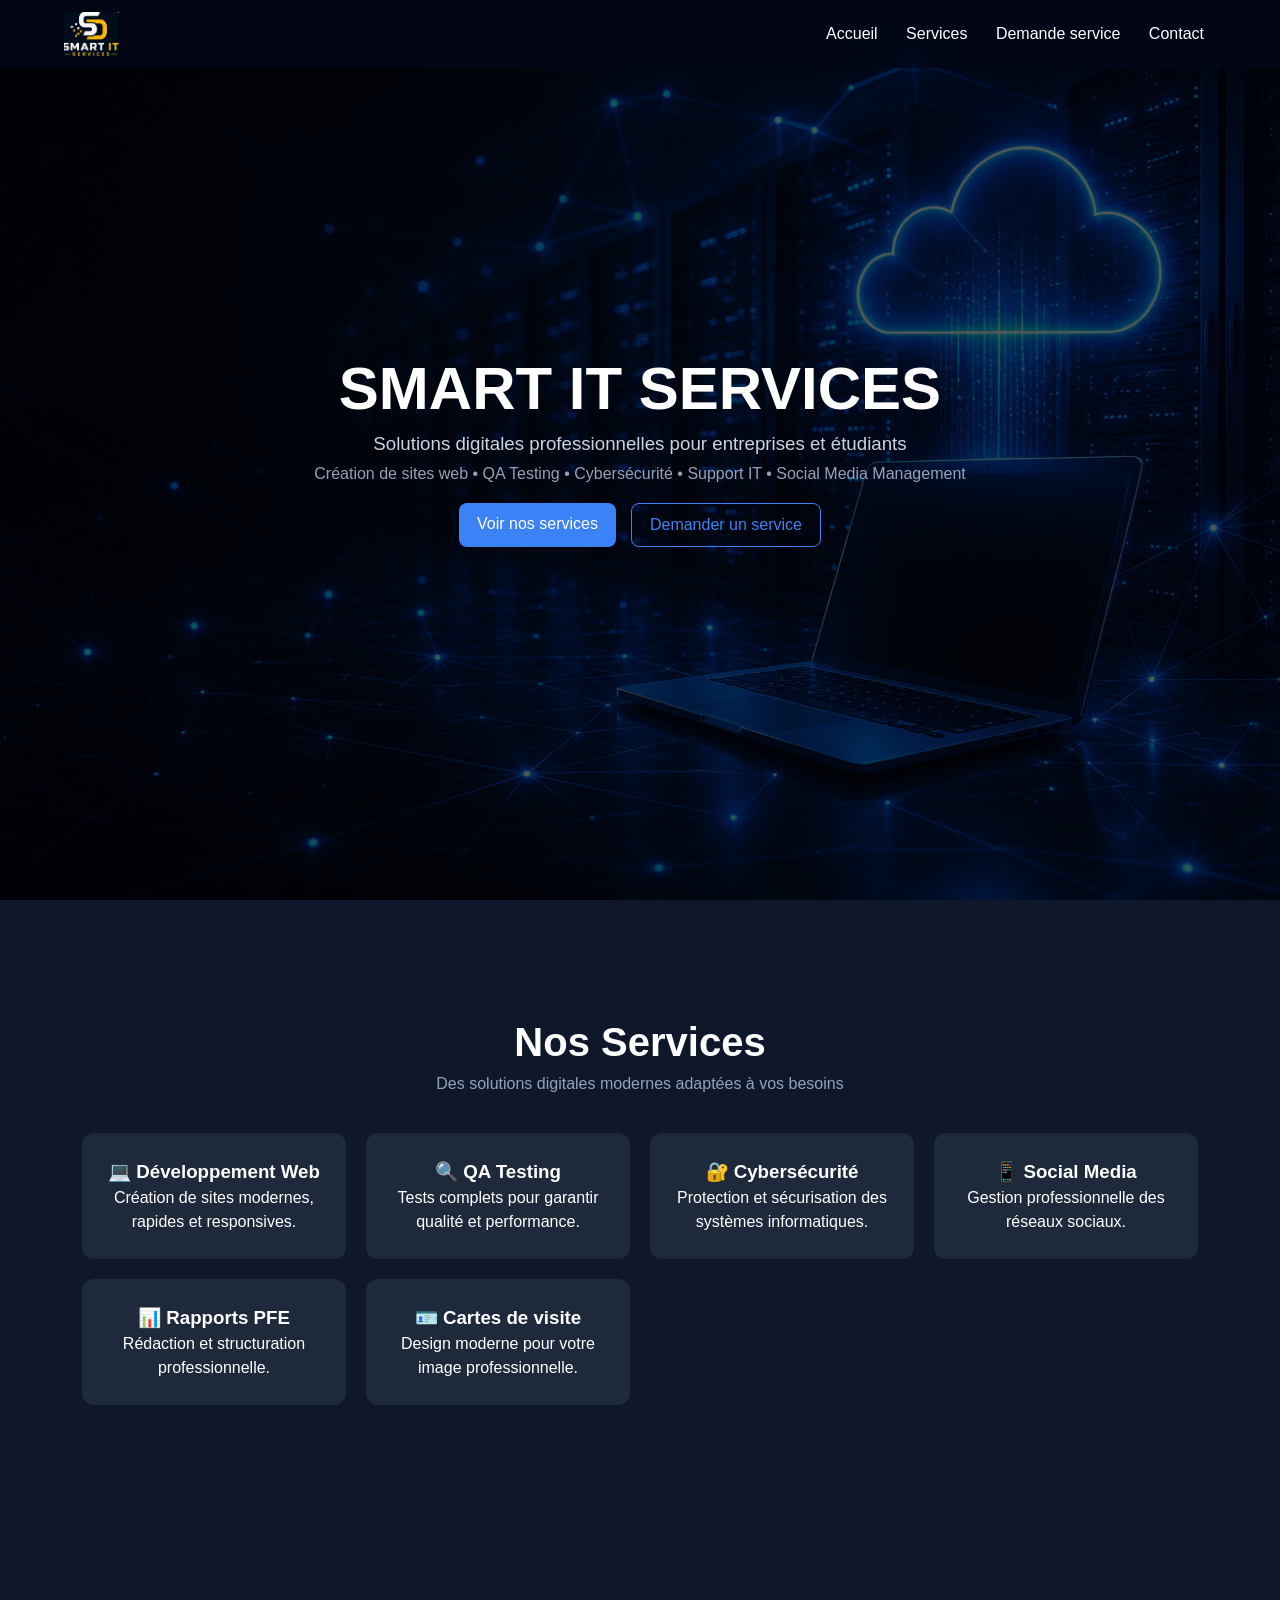
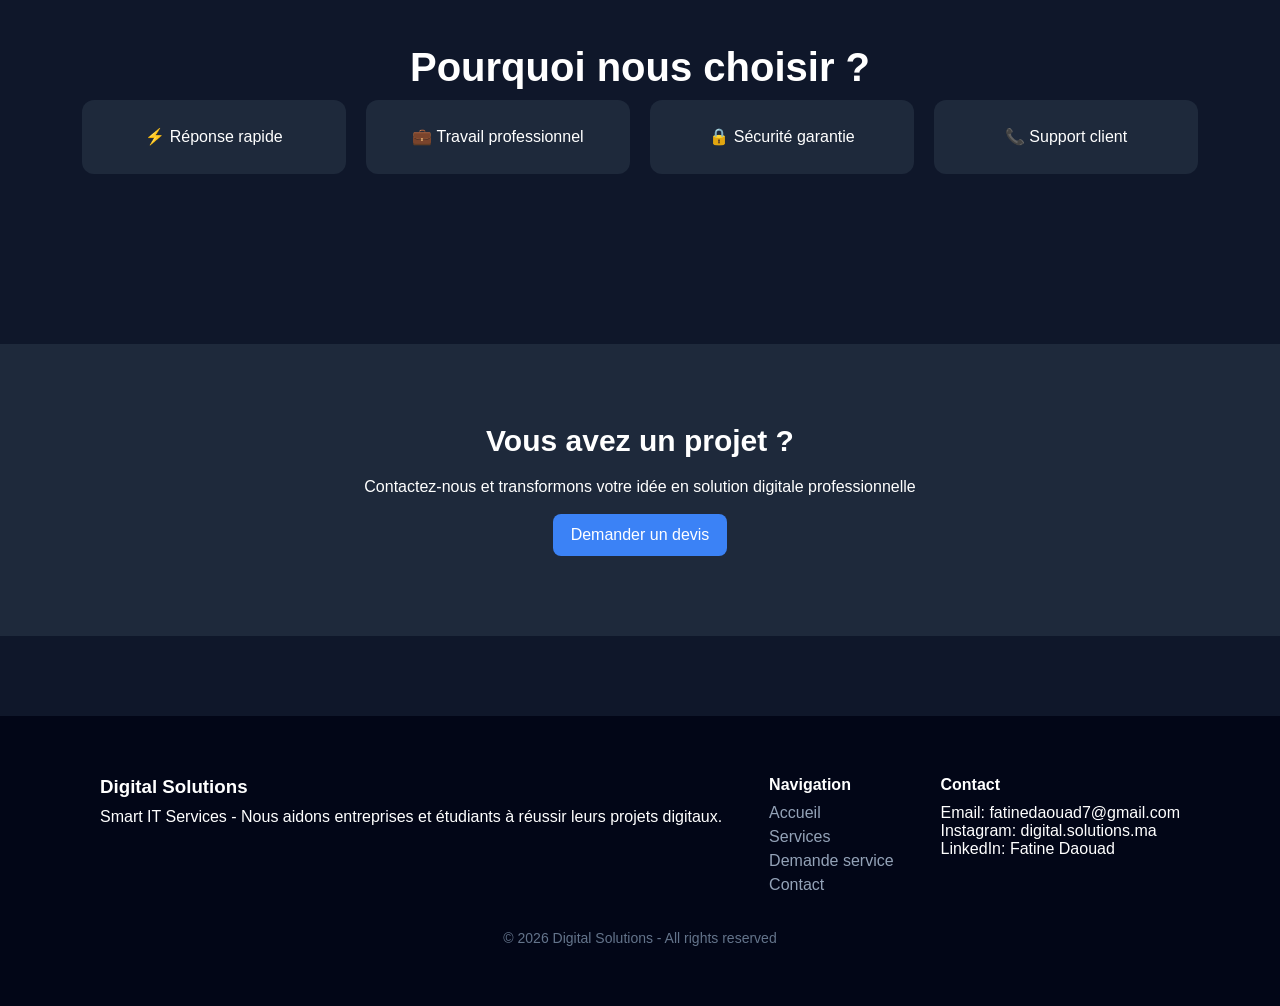
==== index.html @ 1fcd3dca "first upload" ====
<!DOCTYPE html>
<html lang="fr">
<head>
<meta charset="UTF-8">
<meta name="viewport" content="width=device-width, initial-scale=1.0">
<title>Digital Solutions</title>

<link rel="stylesheet" href="css/style.css">

<!-- AOS ANIMATION -->
<link href="https://unpkg.com/aos@2.3.4/dist/aos.css" rel="stylesheet">

</head>

<body>

<!-- HEADER -->
<header class="header">
  <div class="container">

    <img src="iamges/logo (2).png" class="logo">

    <nav>
      <a href="index.html">Accueil</a>
      <a href="services.html">Services</a>
      <a href="devis.html">Demande service</a>
      <a href="contact.html">Contact</a>
    </nav>

  </div>
</header>


<!-- HERO -->
<section class="hero">

  <div class="overlay"></div>

  <div class="hero-content" data-aos="fade-up">

    <h1>SMART IT SERVICES</h1>

    <h3>Solutions digitales professionnelles pour entreprises et étudiants</h3>

    <p>
      Création de sites web • QA Testing • Cybersécurité • Support IT • Social Media Management
    </p>

    <div class="hero-btns">
      <a href="services.html" class="btn">Voir nos services</a>
      <a href="devis.html" class="btn-outline">Demander un service</a>
    </div>

  </div>

</section>


<!-- SERVICES -->
<section class="section">

  <h2 data-aos="fade-up">Nos Services</h2>

  <p class="subtitle" data-aos="fade-up">
    Des solutions digitales modernes adaptées à vos besoins
  </p>

  <div class="grid">

    <div class="card glass" data-aos="fade-up">
      <h3>💻 Développement Web</h3>
      <p>Création de sites modernes, rapides et responsives.</p>
    </div>

    <div class="card glass" data-aos="fade-up">
      <h3>🔍 QA Testing</h3>
      <p>Tests complets pour garantir qualité et performance.</p>
    </div>

    <div class="card glass" data-aos="fade-up">
      <h3>🔐 Cybersécurité</h3>
      <p>Protection et sécurisation des systèmes informatiques.</p>
    </div>

    <div class="card glass" data-aos="fade-up">
      <h3>📱 Social Media</h3>
      <p>Gestion professionnelle des réseaux sociaux.</p>
    </div>

    <div class="card glass" data-aos="fade-up">
      <h3>📊 Rapports PFE</h3>
      <p>Rédaction et structuration professionnelle.</p>
    </div>

    <div class="card glass" data-aos="fade-up">
      <h3>🪪 Cartes de visite</h3>
      <p>Design moderne pour votre image professionnelle.</p>
    </div>

  </div>

</section>


<!-- WHY CHOOSE US -->
<section class="section">

  <h2 data-aos="fade-up">Pourquoi nous choisir ?</h2>

  <div class="grid">

    <div class="card glass" data-aos="zoom-in">⚡ Réponse rapide</div>

    <div class="card glass" data-aos="zoom-in">💼 Travail professionnel</div>

    <div class="card glass" data-aos="zoom-in">🔒 Sécurité garantie</div>

    <div class="card glass" data-aos="zoom-in">📞 Support client</div>

  </div>

</section>


<!-- CTA -->
<section class="cta" data-aos="fade-up">

  <h2>Vous avez un projet ?</h2>

  <p>Contactez-nous et transformons votre idée en solution digitale professionnelle</p>

  <br>

  <a href="devis.html" class="btn">Demander un devis</a>

</section>


<!-- FOOTER -->
<footer class="footer">

  <div class="footer-grid">

    <div>
      <h3>Digital Solutions</h3>
      <p>
        Smart IT Services - Nous aidons entreprises et étudiants à réussir leurs projets digitaux.
      </p>
    </div>

    <div>
      <h4>Navigation</h4>
      <a href="index.html">Accueil</a>
      <a href="services.html">Services</a>
      <a href="devis.html">Demande service</a>
      <a href="contact.html">Contact</a>
    </div>

    <div>
      <h4>Contact</h4>
      <p>Email: fatinedaouad7@gmail.com</p>
      <p>Instagram: digital.solutions.ma</p>
      <p>LinkedIn: Fatine Daouad</p>
    </div>

  </div>

  <div class="footer-bottom">
    © 2026 Digital Solutions - All rights reserved
  </div>

</footer>


<!-- AOS SCRIPT -->
<script src="https://unpkg.com/aos@2.3.4/dist/aos.js"></script>

<script>
AOS.init({
duration:1000,
once:true
});
</script>

</body>
</html>
---- css/style.css ----
*{
margin:0;
padding:0;
box-sizing:border-box;
font-family:Segoe UI, sans-serif;
}

body{
background:#0f172a;
color:white;
}

/* ================= HEADER ================= */
.header{
position:fixed;
top:0;
width:100%;
background:rgba(2,6,23,0.85);
backdrop-filter:blur(12px);
z-index:1000;
padding:12px 0;
}

.container{
width:90%;
margin:auto;
display:flex;
justify-content:space-between;
align-items:center;
}

.logo{
width:55px;
}

/* NAV */
nav a{
color:white;
text-decoration:none;
margin:0 12px;
font-weight:500;
transition:0.3s;
}

nav a:hover{
color:#3b82f6;
}

/* ================= HERO ================= */
.hero{
height:100vh;
background:url('../iamges/hero-bg.png') center/cover no-repeat;
display:flex;
justify-content:center;
align-items:center;
text-align:center;
position:relative;
padding:20px;
}

.hero::before{
content:"";
position:absolute;
width:100%;
height:100%;
background:rgba(0,0,0,0.65);
}

.hero-content{
position:relative;
max-width:800px;
}

.hero h1{
font-size:60px;
margin-bottom:10px;
}

.hero h3{
color:#cbd5e1;
font-weight:400;
margin-bottom:10px;
}

.hero p{
color:#94a3b8;
margin-bottom:20px;
}

/* ================= BUTTONS ================= */
.btn{
background:#3b82f6;
color:white;
padding:12px 18px;
border-radius:8px;
text-decoration:none;
display:inline-block;
transition:0.3s;
}

.btn:hover{
background:#2563eb;
}

.btn-outline{
border:1px solid #3b82f6;
color:#3b82f6;
padding:12px 18px;
border-radius:8px;
text-decoration:none;
display:inline-block;
transition:0.3s;
}

.btn-outline:hover{
background:#3b82f6;
color:white;
}

/* HERO BUTTONS */
.hero-btns{
display:flex;
justify-content:center;
gap:15px;
margin-top:20px;
}

/* ================= SECTION ================= */
.section{
padding:120px 20px;
text-align:center;
}

.section h2{
font-size:40px;
margin-bottom:10px;
}

.subtitle{
color:#94a3b8;
margin-bottom:40px;
}

/* ================= GRID SERVICES ================= */
.grid{
display:grid;
grid-template-columns:repeat(auto-fit,minmax(240px,1fr));
gap:20px;
width:90%;
margin:auto;
}

.card{
background:#1e293b;
padding:25px;
border-radius:12px;
transition:0.3s;
line-height:1.5;
}

.card:hover{
transform:translateY(-6px);
}

/* ================= SERVICES PAGE ================= */
.page-hero{
padding:140px 20px 40px;
text-align:center;
}

.page-hero h1{
font-size:50px;
}

.page-hero p{
color:#94a3b8;
margin-top:10px;
}

/* SERVICES GRID FULL */
.services-grid{
display:grid;
grid-template-columns:repeat(auto-fit,minmax(280px,1fr));
gap:25px;
padding:40px;
}

.service-card{
background:#1e293b;
padding:25px;
border-radius:14px;
transition:0.3s;
}

.service-card:hover{
transform:translateY(-8px);
}

/* CENTER BUTTON */
.center{
text-align:center;
margin:40px 0;
}

/* ================= FORM (DEVIS) ================= */
.form-section{
height:100vh;
display:flex;
justify-content:center;
align-items:center;
background:url('../iamges/hero-bg.png') center/cover;
position:relative;
}

.form-section::before{
content:"";
position:absolute;
width:100%;
height:100%;
background:rgba(0,0,0,0.7);
}

.form-box{
position:relative;
background:rgba(30,41,59,0.95);
padding:35px;
border-radius:12px;
width:380px;
}

input,select,textarea{
width:100%;
padding:10px;
margin:10px 0;
border:none;
border-radius:6px;
outline:none;
}

/* ================= CONTACT ================= */
.contact-section{
padding:120px 20px;
text-align:center;
}

.contact-grid{
display:grid;
grid-template-columns:repeat(auto-fit,minmax(250px,1fr));
gap:20px;
width:90%;
margin:auto;
}

.contact-card{
background:#1e293b;
padding:25px;
border-radius:12px;
transition:0.3s;
}

.contact-card:hover{
transform:translateY(-6px);
}

.contact-card a{
color:#3b82f6;
text-decoration:none;
}

/* ================= FOOTER ================= */
.footer{
background:#020617;
padding:60px 40px;
margin-top:80px;
}

.footer-grid{
display:flex;
justify-content:space-between;
flex-wrap:wrap;
gap:30px;
width:90%;
margin:auto;
}

.footer h3,
.footer h4{
margin-bottom:10px;
}

.footer a{
color:#94a3b8;
text-decoration:none;
display:block;
margin:6px 0;
transition:0.3s;
}

.footer a:hover{
color:#3b82f6;
}

.footer-bottom{
text-align:center;
margin-top:30px;
color:#64748b;
font-size:14px;
}

/* ================= RESPONSIVE ================= */
@media(max-width:768px){

.hero h1{
font-size:40px;
}

.hero h3{
font-size:16px;
}

.hero-btns{
flex-direction:column;
}

.footer-grid{
flex-direction:column;
text-align:center;
}

nav a{
margin:0 6px;
font-size:14px;
}

}

.service-block{
display:flex;
justify-content:space-between;
align-items:center;
padding:80px 10%;
gap:40px;
}

.service-block.reverse{
flex-direction:row-reverse;
}

.service-content{
flex:1;
}

.service-content h2{
font-size:32px;
margin-bottom:15px;
}

.service-content p{
color:#94a3b8;
margin-bottom:15px;
line-height:1.6;
}

.service-content ul{
margin-bottom:20px;
padding-left:20px;
color:#cbd5e1;
}

.service-image{
flex:1;
}

.service-image img{
width:100%;
border-radius:12px;
box-shadow:0 10px 30px rgba(0,0,0,0.5);
}

/* CTA */
.cta{
text-align:center;
padding:80px 20px;
background:#1e293b;
margin-top:50px;
}

.cta h2{
margin-bottom:20px;
font-size:30px;
}

/* HERO DEVIS */
.devis-hero{
height:60vh;
background:url('../iamges/hero-bg.png') center/cover no-repeat;
display:flex;
justify-content:center;
align-items:center;
text-align:center;
position:relative;
}

.devis-hero .overlay{
position:absolute;
width:100%;
height:100%;
background:rgba(0,0,0,0.65);
}

.devis-hero-content{
position:relative;
}

.devis-hero h1{
font-size:50px;
margin-bottom:10px;
}

.devis-hero p{
color:#cbd5e1;
}

/* MAIN SECTION */
.devis-section{
padding:80px 10%;
}

.devis-container{
display:flex;
gap:50px;
align-items:flex-start;
}

/* LEFT INFO */
.devis-info{
flex:1;
}

.devis-info h2{
font-size:30px;
margin-bottom:20px;
}

.devis-info p{
color:#94a3b8;
margin-bottom:10px;
}

.info-box{
margin-top:30px;
background:#1e293b;
padding:20px;
border-radius:10px;
}

/* FORM */
.devis-form{
flex:1;
background:#1e293b;
padding:30px;
border-radius:12px;
}

.devis-form h2{
margin-bottom:15px;
}

input, select, textarea{
width:100%;
padding:12px;
margin:10px 0;
border:none;
border-radius:8px;
outline:none;
background:#0f172a;
color:white;
}

/* RESPONSIVE */
@media(max-width:900px){
.devis-container{
flex-direction:column;
}
}

/* HERO */
.contact-hero{
height:60vh;
background:url('../iamges/hero-bg.png') center/cover no-repeat;
display:flex;
justify-content:center;
align-items:center;
text-align:center;
position:relative;
}

.contact-hero .overlay{
position:absolute;
width:100%;
height:100%;
background:rgba(0,0,0,0.65);
}

.contact-hero-content{
position:relative;
}

.contact-hero h1{
font-size:50px;
margin-bottom:10px;
}

.contact-hero p{
color:#cbd5e1;
}

/* MAIN LAYOUT */
.contact-section{
padding:80px 10%;
}

.contact-container{
display:flex;
gap:50px;
align-items:flex-start;
}

/* LEFT INFO */
.contact-info{
flex:1;
}

.contact-info h2{
font-size:30px;
margin-bottom:20px;
}

.contact-info p{
color:#94a3b8;
margin-bottom:10px;
}

.contact-info span{
color:white;
}

.contact-box{
margin-top:25px;
background:#1e293b;
padding:20px;
border-radius:10px;
}

/* FORM */
.contact-form{
flex:1;
background:#1e293b;
padding:30px;
border-radius:12px;
}

.contact-form h2{
margin-bottom:15px;
}

/* INPUTS */
input, textarea{
width:100%;
padding:12px;
margin:10px 0;
border:none;
border-radius:8px;
outline:none;
background:#0f172a;
color:white;
}

/* CONTACT CARDS */
.contact-cards{
display:grid;
grid-template-columns:repeat(auto-fit,minmax(220px,1fr));
gap:20px;
padding:50px 10%;
}

.contact-cards .card{
background:#1e293b;
padding:25px;
border-radius:12px;
text-align:center;
transition:0.3s;
}

.contact-cards .card:hover{
transform:translateY(-6px);
}

/* RESPONSIVE */
@media(max-width:900px){
.contact-container{
flex-direction:column;
}
}
.fade-in{
opacity:0;
transform:translateY(30px);
animation:fadeIn 1s ease forwards;
}

@keyframes fadeIn{
to{
opacity:1;
transform:translateY(0);
}
}
/* SUCCESS PAGE */
.success-section{
height:100vh;
display:flex;
justify-content:center;
align-items:center;
background:url('../images/hero-bg.png') center/cover no-repeat;
position:relative;
}

.success-section::before{
content:"";
position:absolute;
width:100%;
height:100%;
background:rgba(0,0,0,0.75);
}

.success-box{
position:relative;
background:rgba(30,41,59,0.95);
padding:50px;
border-radius:15px;
text-align:center;
max-width:500px;
width:90%;
box-shadow:0 20px 50px rgba(0,0,0,0.6);
animation:fadeIn 1s ease;
}

.success-icon{
font-size:60px;
margin-bottom:20px;
}

.success-box h1{
font-size:28px;
margin-bottom:15px;
}

.success-box p{
color:#cbd5e1;
margin-bottom:25px;
line-height:1.6;
}

.success-actions{
display:flex;
justify-content:center;
gap:15px;
flex-wrap:wrap;
}
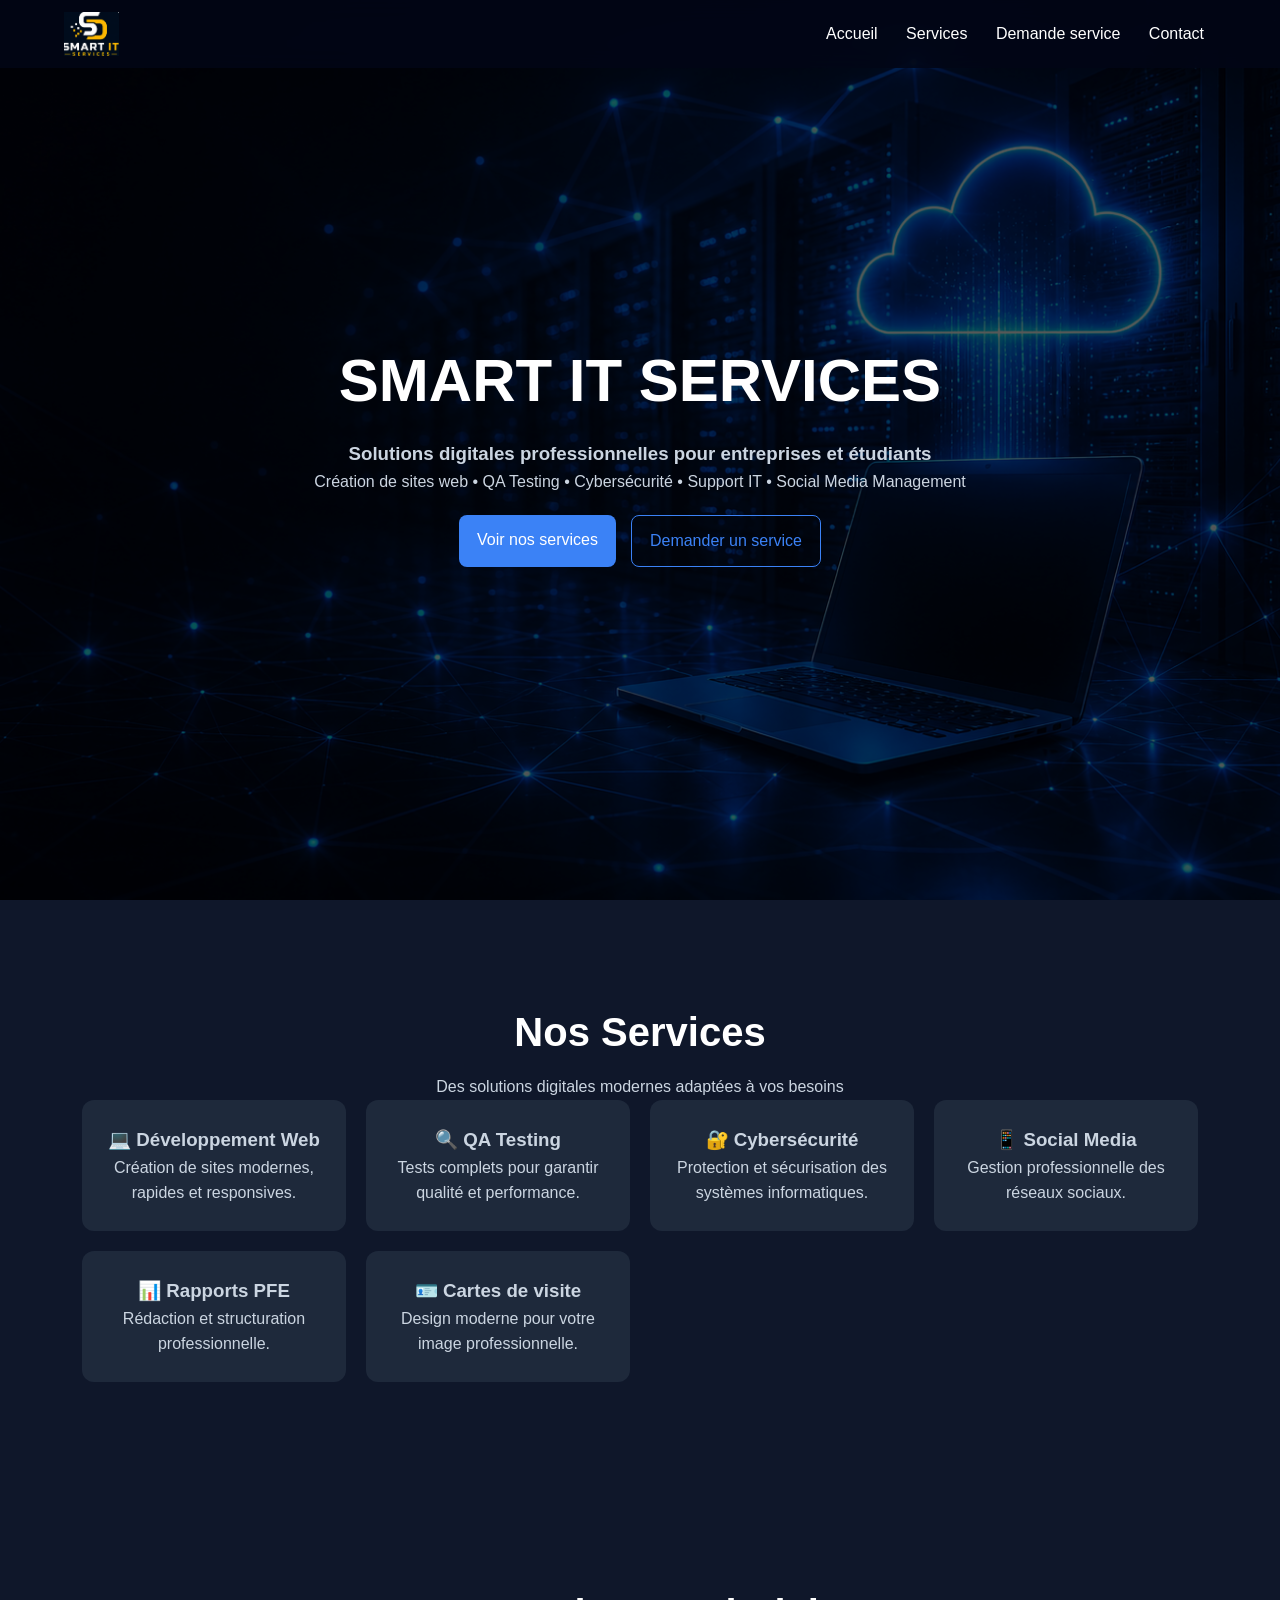
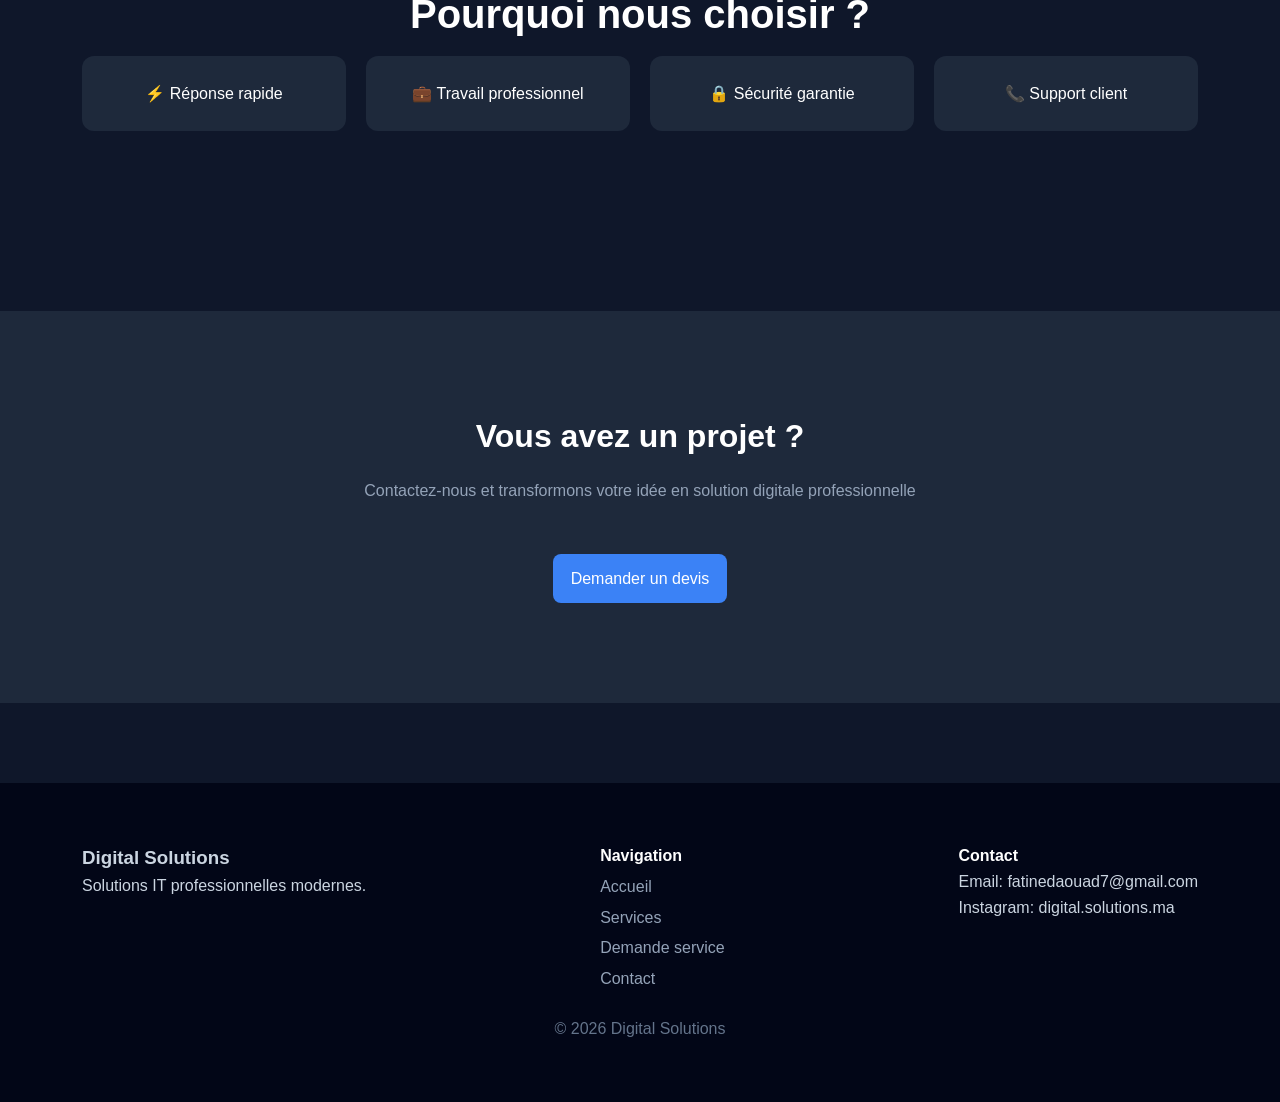
==== commit dd520db7: "update contact and devis forms (no redirect)" ====
--- a/index.html
+++ b/index.html
@@ -135,17 +135,11 @@
 
 </section>
 
-
-<!-- FOOTER -->
 <footer class="footer">
-
   <div class="footer-grid">
-
     <div>
       <h3>Digital Solutions</h3>
-      <p>
-        Smart IT Services - Nous aidons entreprises et étudiants à réussir leurs projets digitaux.
-      </p>
+      <p>Solutions IT professionnelles modernes.</p>
     </div>
 
     <div>
@@ -160,15 +154,12 @@
       <h4>Contact</h4>
       <p>Email: fatinedaouad7@gmail.com</p>
       <p>Instagram: digital.solutions.ma</p>
-      <p>LinkedIn: Fatine Daouad</p>
     </div>
-
   </div>
 
   <div class="footer-bottom">
-    © 2026 Digital Solutions - All rights reserved
+    © 2026 Digital Solutions
   </div>
-
 </footer>
 
 
--- a/css/style.css
+++ b/css/style.css
@@ -1,13 +1,24 @@
+/* ================= GLOBAL RESET ================= */
 *{
 margin:0;
 padding:0;
 box-sizing:border-box;
-font-family:Segoe UI, sans-serif;
+font-family:"Segoe UI", sans-serif;
 }
 
 body{
 background:#0f172a;
 color:white;
+line-height:1.6;
+}
+
+/* ================= CONTAINER ================= */
+.container{
+width:90%;
+margin:auto;
+display:flex;
+justify-content:space-between;
+align-items:center;
 }
 
 /* ================= HEADER ================= */
@@ -21,19 +32,10 @@
 padding:12px 0;
 }
 
-.container{
-width:90%;
-margin:auto;
-display:flex;
-justify-content:space-between;
-align-items:center;
-}
-
 .logo{
 width:55px;
 }
 
-/* NAV */
 nav a{
 color:white;
 text-decoration:none;
@@ -47,44 +49,37 @@
 }
 
 /* ================= HERO ================= */
-.hero{
-height:100vh;
-background:url('../iamges/hero-bg.png') center/cover no-repeat;
+.hero,
+.page-hero{
+min-height:100vh;
 display:flex;
 justify-content:center;
 align-items:center;
 text-align:center;
 position:relative;
+background:url('../iamges/hero-bg.png') center/cover no-repeat;
+}
+
+.overlay{
+position:absolute;
+inset:0;
+background:rgba(0,0,0,0.65);
+}
+
+.hero-content,
+.page-hero-content{
+position:relative;
+max-width:800px;
 padding:20px;
 }
 
-.hero::before{
-content:"";
-position:absolute;
-width:100%;
-height:100%;
-background:rgba(0,0,0,0.65);
-}
-
-.hero-content{
-position:relative;
-max-width:800px;
-}
-
-.hero h1{
+h1{
 font-size:60px;
 margin-bottom:10px;
 }
 
-.hero h3{
+h3,p{
 color:#cbd5e1;
-font-weight:400;
-margin-bottom:10px;
-}
-
-.hero p{
-color:#94a3b8;
-margin-bottom:20px;
 }
 
 /* ================= BUTTONS ================= */
@@ -96,6 +91,8 @@
 text-decoration:none;
 display:inline-block;
 transition:0.3s;
+border:none;
+cursor:pointer;
 }
 
 .btn:hover{
@@ -117,17 +114,17 @@
 color:white;
 }
 
-/* HERO BUTTONS */
 .hero-btns{
 display:flex;
+gap:15px;
 justify-content:center;
-gap:15px;
 margin-top:20px;
-}
-
-/* ================= SECTION ================= */
+flex-wrap:wrap;
+}
+
+/* ================= SECTIONS ================= */
 .section{
-padding:120px 20px;
+padding:100px 20px;
 text-align:center;
 }
 
@@ -136,114 +133,8 @@
 margin-bottom:10px;
 }
 
-.subtitle{
-color:#94a3b8;
-margin-bottom:40px;
-}
-
-/* ================= GRID SERVICES ================= */
+/* ================= GRID ================= */
 .grid{
-display:grid;
-grid-template-columns:repeat(auto-fit,minmax(240px,1fr));
-gap:20px;
-width:90%;
-margin:auto;
-}
-
-.card{
-background:#1e293b;
-padding:25px;
-border-radius:12px;
-transition:0.3s;
-line-height:1.5;
-}
-
-.card:hover{
-transform:translateY(-6px);
-}
-
-/* ================= SERVICES PAGE ================= */
-.page-hero{
-padding:140px 20px 40px;
-text-align:center;
-}
-
-.page-hero h1{
-font-size:50px;
-}
-
-.page-hero p{
-color:#94a3b8;
-margin-top:10px;
-}
-
-/* SERVICES GRID FULL */
-.services-grid{
-display:grid;
-grid-template-columns:repeat(auto-fit,minmax(280px,1fr));
-gap:25px;
-padding:40px;
-}
-
-.service-card{
-background:#1e293b;
-padding:25px;
-border-radius:14px;
-transition:0.3s;
-}
-
-.service-card:hover{
-transform:translateY(-8px);
-}
-
-/* CENTER BUTTON */
-.center{
-text-align:center;
-margin:40px 0;
-}
-
-/* ================= FORM (DEVIS) ================= */
-.form-section{
-height:100vh;
-display:flex;
-justify-content:center;
-align-items:center;
-background:url('../iamges/hero-bg.png') center/cover;
-position:relative;
-}
-
-.form-section::before{
-content:"";
-position:absolute;
-width:100%;
-height:100%;
-background:rgba(0,0,0,0.7);
-}
-
-.form-box{
-position:relative;
-background:rgba(30,41,59,0.95);
-padding:35px;
-border-radius:12px;
-width:380px;
-}
-
-input,select,textarea{
-width:100%;
-padding:10px;
-margin:10px 0;
-border:none;
-border-radius:6px;
-outline:none;
-}
-
-/* ================= CONTACT ================= */
-.contact-section{
-padding:120px 20px;
-text-align:center;
-}
-
-.contact-grid{
 display:grid;
 grid-template-columns:repeat(auto-fit,minmax(250px,1fr));
 gap:20px;
@@ -251,95 +142,25 @@
 margin:auto;
 }
 
-.contact-card{
+.card{
 background:#1e293b;
 padding:25px;
 border-radius:12px;
 transition:0.3s;
 }
 
-.contact-card:hover{
+.card:hover{
 transform:translateY(-6px);
 }
 
-.contact-card a{
-color:#3b82f6;
-text-decoration:none;
-}
-
-/* ================= FOOTER ================= */
-.footer{
-background:#020617;
-padding:60px 40px;
-margin-top:80px;
-}
-
-.footer-grid{
-display:flex;
-justify-content:space-between;
-flex-wrap:wrap;
-gap:30px;
-width:90%;
-margin:auto;
-}
-
-.footer h3,
-.footer h4{
-margin-bottom:10px;
-}
-
-.footer a{
-color:#94a3b8;
-text-decoration:none;
-display:block;
-margin:6px 0;
-transition:0.3s;
-}
-
-.footer a:hover{
-color:#3b82f6;
-}
-
-.footer-bottom{
-text-align:center;
-margin-top:30px;
-color:#64748b;
-font-size:14px;
-}
-
-/* ================= RESPONSIVE ================= */
-@media(max-width:768px){
-
-.hero h1{
-font-size:40px;
-}
-
-.hero h3{
-font-size:16px;
-}
-
-.hero-btns{
-flex-direction:column;
-}
-
-.footer-grid{
-flex-direction:column;
-text-align:center;
-}
-
-nav a{
-margin:0 6px;
-font-size:14px;
-}
-
-}
-
+/* ================= SERVICES BLOCK ================= */
 .service-block{
 display:flex;
 justify-content:space-between;
 align-items:center;
 padding:80px 10%;
 gap:40px;
+flex-wrap:wrap;
 }
 
 .service-block.reverse{
@@ -350,23 +171,6 @@
 flex:1;
 }
 
-.service-content h2{
-font-size:32px;
-margin-bottom:15px;
-}
-
-.service-content p{
-color:#94a3b8;
-margin-bottom:15px;
-line-height:1.6;
-}
-
-.service-content ul{
-margin-bottom:20px;
-padding-left:20px;
-color:#cbd5e1;
-}
-
 .service-image{
 flex:1;
 }
@@ -374,99 +178,29 @@
 .service-image img{
 width:100%;
 border-radius:12px;
-box-shadow:0 10px 30px rgba(0,0,0,0.5);
-}
-
-/* CTA */
-.cta{
-text-align:center;
-padding:80px 20px;
-background:#1e293b;
-margin-top:50px;
-}
-
-.cta h2{
-margin-bottom:20px;
-font-size:30px;
-}
-
-/* HERO DEVIS */
-.devis-hero{
-height:60vh;
-background:url('../iamges/hero-bg.png') center/cover no-repeat;
+}
+
+/* ================= FORM PAGES ================= */
+.form-section{
+min-height:100vh;
 display:flex;
 justify-content:center;
 align-items:center;
-text-align:center;
-position:relative;
-}
-
-.devis-hero .overlay{
-position:absolute;
-width:100%;
-height:100%;
-background:rgba(0,0,0,0.65);
-}
-
-.devis-hero-content{
-position:relative;
-}
-
-.devis-hero h1{
-font-size:50px;
-margin-bottom:10px;
-}
-
-.devis-hero p{
-color:#cbd5e1;
-}
-
-/* MAIN SECTION */
-.devis-section{
-padding:80px 10%;
-}
-
-.devis-container{
-display:flex;
-gap:50px;
-align-items:flex-start;
-}
-
-/* LEFT INFO */
-.devis-info{
-flex:1;
-}
-
-.devis-info h2{
-font-size:30px;
-margin-bottom:20px;
-}
-
-.devis-info p{
-color:#94a3b8;
-margin-bottom:10px;
-}
-
-.info-box{
-margin-top:30px;
-background:#1e293b;
-padding:20px;
-border-radius:10px;
-}
-
-/* FORM */
-.devis-form{
-flex:1;
-background:#1e293b;
+padding:120px 20px;
+background:url('../iamges/hero-bg.png') center/cover no-repeat;
+position:relative;
+}
+
+.form-box{
+position:relative;
+width:420px;
+background:rgba(30,41,59,0.95);
 padding:30px;
 border-radius:12px;
 }
 
-.devis-form h2{
-margin-bottom:15px;
-}
-
-input, select, textarea{
+/* INPUTS CLEAN */
+input,select,textarea{
 width:100%;
 padding:12px;
 margin:10px 0;
@@ -477,192 +211,221 @@
 color:white;
 }
 
-/* RESPONSIVE */
+/* ================= CONTACT / INFO ================= */
+.contact-container,
+.devis-container{
+display:flex;
+gap:40px;
+flex-wrap:wrap;
+padding:80px 10%;
+}
+
+.contact-info,
+.devis-info{
+flex:1;
+background:#1e293b;
+padding:25px;
+border-radius:12px;
+}
+
+.contact-form,
+.devis-form{
+flex:1;
+background:#0f172a;
+padding:25px;
+border-radius:12px;
+border:1px solid #1e293b;
+}
+
+/* ================= FOOTER ================= */
+.footer{
+background:#020617;
+padding:60px 20px;
+margin-top:80px;
+}
+
+.footer-grid{
+display:flex;
+justify-content:space-between;
+flex-wrap:wrap;
+gap:30px;
+width:90%;
+margin:auto;
+}
+
+.footer a{
+color:#94a3b8;
+text-decoration:none;
+display:block;
+margin:5px 0;
+}
+
+.footer a:hover{
+color:#3b82f6;
+}
+
+.footer-bottom{
+text-align:center;
+margin-top:20px;
+color:#64748b;
+}
+
+/* ================= RESPONSIVE ================= */
+@media(max-width:768px){
+
+h1{
+font-size:40px;
+}
+
+.hero-btns{
+flex-direction:column;
+}
+
+.service-block{
+flex-direction:column;
+}
+
+.footer-grid{
+flex-direction:column;
+text-align:center;
+}
+}
+/* ================= FIX HERO CENTER ================= */
+.cta{
+text-align:center;
+padding:100px 20px;
+background:#1e293b;
+margin-top:80px;
+}
+
+.cta h2{
+font-size:32px;
+margin-bottom:15px;
+}
+
+.cta p{
+color:#94a3b8;
+margin-bottom:25px;
+}
+
+/* ================= HERO IMPROVED ================= */
+.page-hero{
+position:relative;
+background:url('../iamges/hero-bg.png') center/cover no-repeat;
+}
+
+.page-hero::before{
+content:"";
+position:absolute;
+inset:0;
+background:rgba(0,0,0,0.7);
+}
+
+.page-hero-content{
+position:relative;
+text-align:center;
+padding:140px 20px;
+}
+
+.page-hero h1{
+font-size:48px;
+margin-bottom:10px;
+}
+
+.page-hero p{
+color:#cbd5e1;
+}
+
+/* ================= 2 COLUMNS LAYOUT ================= */
+.flex-layout{
+display:flex;
+gap:50px;
+padding:80px 10%;
+align-items:flex-start;
+}
+
+.left-box{
+flex:1;
+background:#1e293b;
+padding:30px;
+border-radius:12px;
+}
+
+.right-box{
+flex:1;
+background:#020617;
+padding:30px;
+border-radius:12px;
+border:1px solid #1e293b;
+}
+
+/* ================= FORM STYLE ================= */
+form input,
+form textarea,
+form select{
+width:100%;
+padding:14px;
+margin:10px 0;
+border-radius:8px;
+border:none;
+outline:none;
+background:#0f172a;
+color:white;
+}
+
+form input::placeholder,
+form textarea::placeholder{
+color:#94a3b8;
+}
+
+/* ================= SUCCESS MESSAGE ================= */
+.success-box{
+display:none;
+text-align:center;
+padding:30px;
+background:#1e293b;
+border-radius:12px;
+}
+
+.success-box h2{
+color:#22c55e;
+margin-bottom:10px;
+}
+
+/* ================= RESPONSIVE ================= */
 @media(max-width:900px){
-.devis-container{
+.flex-layout{
 flex-direction:column;
 }
 }
-
-/* HERO */
-.contact-hero{
+/* HERO SERVICES FIX */
+.hero-bg{
+position:relative;
 height:60vh;
-background:url('../iamges/hero-bg.png') center/cover no-repeat;
 display:flex;
 justify-content:center;
 align-items:center;
-text-align:center;
-position:relative;
-}
-
-.contact-hero .overlay{
+background:url('../iamges/hero-bg.png') center/cover no-repeat;
+}
+
+.hero-bg .overlay{
 position:absolute;
 width:100%;
 height:100%;
-background:rgba(0,0,0,0.65);
-}
-
-.contact-hero-content{
-position:relative;
-}
-
-.contact-hero h1{
+background:rgba(0,0,0,0.7);
+}
+
+.page-hero-content{
+position:relative;
+text-align:center;
+z-index:2;
+}
+
+.page-hero-content h1{
 font-size:50px;
 margin-bottom:10px;
 }
 
-.contact-hero p{
+.page-hero-content p{
 color:#cbd5e1;
-}
-
-/* MAIN LAYOUT */
-.contact-section{
-padding:80px 10%;
-}
-
-.contact-container{
-display:flex;
-gap:50px;
-align-items:flex-start;
-}
-
-/* LEFT INFO */
-.contact-info{
-flex:1;
-}
-
-.contact-info h2{
-font-size:30px;
-margin-bottom:20px;
-}
-
-.contact-info p{
-color:#94a3b8;
-margin-bottom:10px;
-}
-
-.contact-info span{
-color:white;
-}
-
-.contact-box{
-margin-top:25px;
-background:#1e293b;
-padding:20px;
-border-radius:10px;
-}
-
-/* FORM */
-.contact-form{
-flex:1;
-background:#1e293b;
-padding:30px;
-border-radius:12px;
-}
-
-.contact-form h2{
-margin-bottom:15px;
-}
-
-/* INPUTS */
-input, textarea{
-width:100%;
-padding:12px;
-margin:10px 0;
-border:none;
-border-radius:8px;
-outline:none;
-background:#0f172a;
-color:white;
-}
-
-/* CONTACT CARDS */
-.contact-cards{
-display:grid;
-grid-template-columns:repeat(auto-fit,minmax(220px,1fr));
-gap:20px;
-padding:50px 10%;
-}
-
-.contact-cards .card{
-background:#1e293b;
-padding:25px;
-border-radius:12px;
-text-align:center;
-transition:0.3s;
-}
-
-.contact-cards .card:hover{
-transform:translateY(-6px);
-}
-
-/* RESPONSIVE */
-@media(max-width:900px){
-.contact-container{
-flex-direction:column;
-}
-}
-.fade-in{
-opacity:0;
-transform:translateY(30px);
-animation:fadeIn 1s ease forwards;
-}
-
-@keyframes fadeIn{
-to{
-opacity:1;
-transform:translateY(0);
-}
-}
-/* SUCCESS PAGE */
-.success-section{
-height:100vh;
-display:flex;
-justify-content:center;
-align-items:center;
-background:url('../images/hero-bg.png') center/cover no-repeat;
-position:relative;
-}
-
-.success-section::before{
-content:"";
-position:absolute;
-width:100%;
-height:100%;
-background:rgba(0,0,0,0.75);
-}
-
-.success-box{
-position:relative;
-background:rgba(30,41,59,0.95);
-padding:50px;
-border-radius:15px;
-text-align:center;
-max-width:500px;
-width:90%;
-box-shadow:0 20px 50px rgba(0,0,0,0.6);
-animation:fadeIn 1s ease;
-}
-
-.success-icon{
-font-size:60px;
-margin-bottom:20px;
-}
-
-.success-box h1{
-font-size:28px;
-margin-bottom:15px;
-}
-
-.success-box p{
-color:#cbd5e1;
-margin-bottom:25px;
-line-height:1.6;
-}
-
-.success-actions{
-display:flex;
-justify-content:center;
-gap:15px;
-flex-wrap:wrap;
 }
